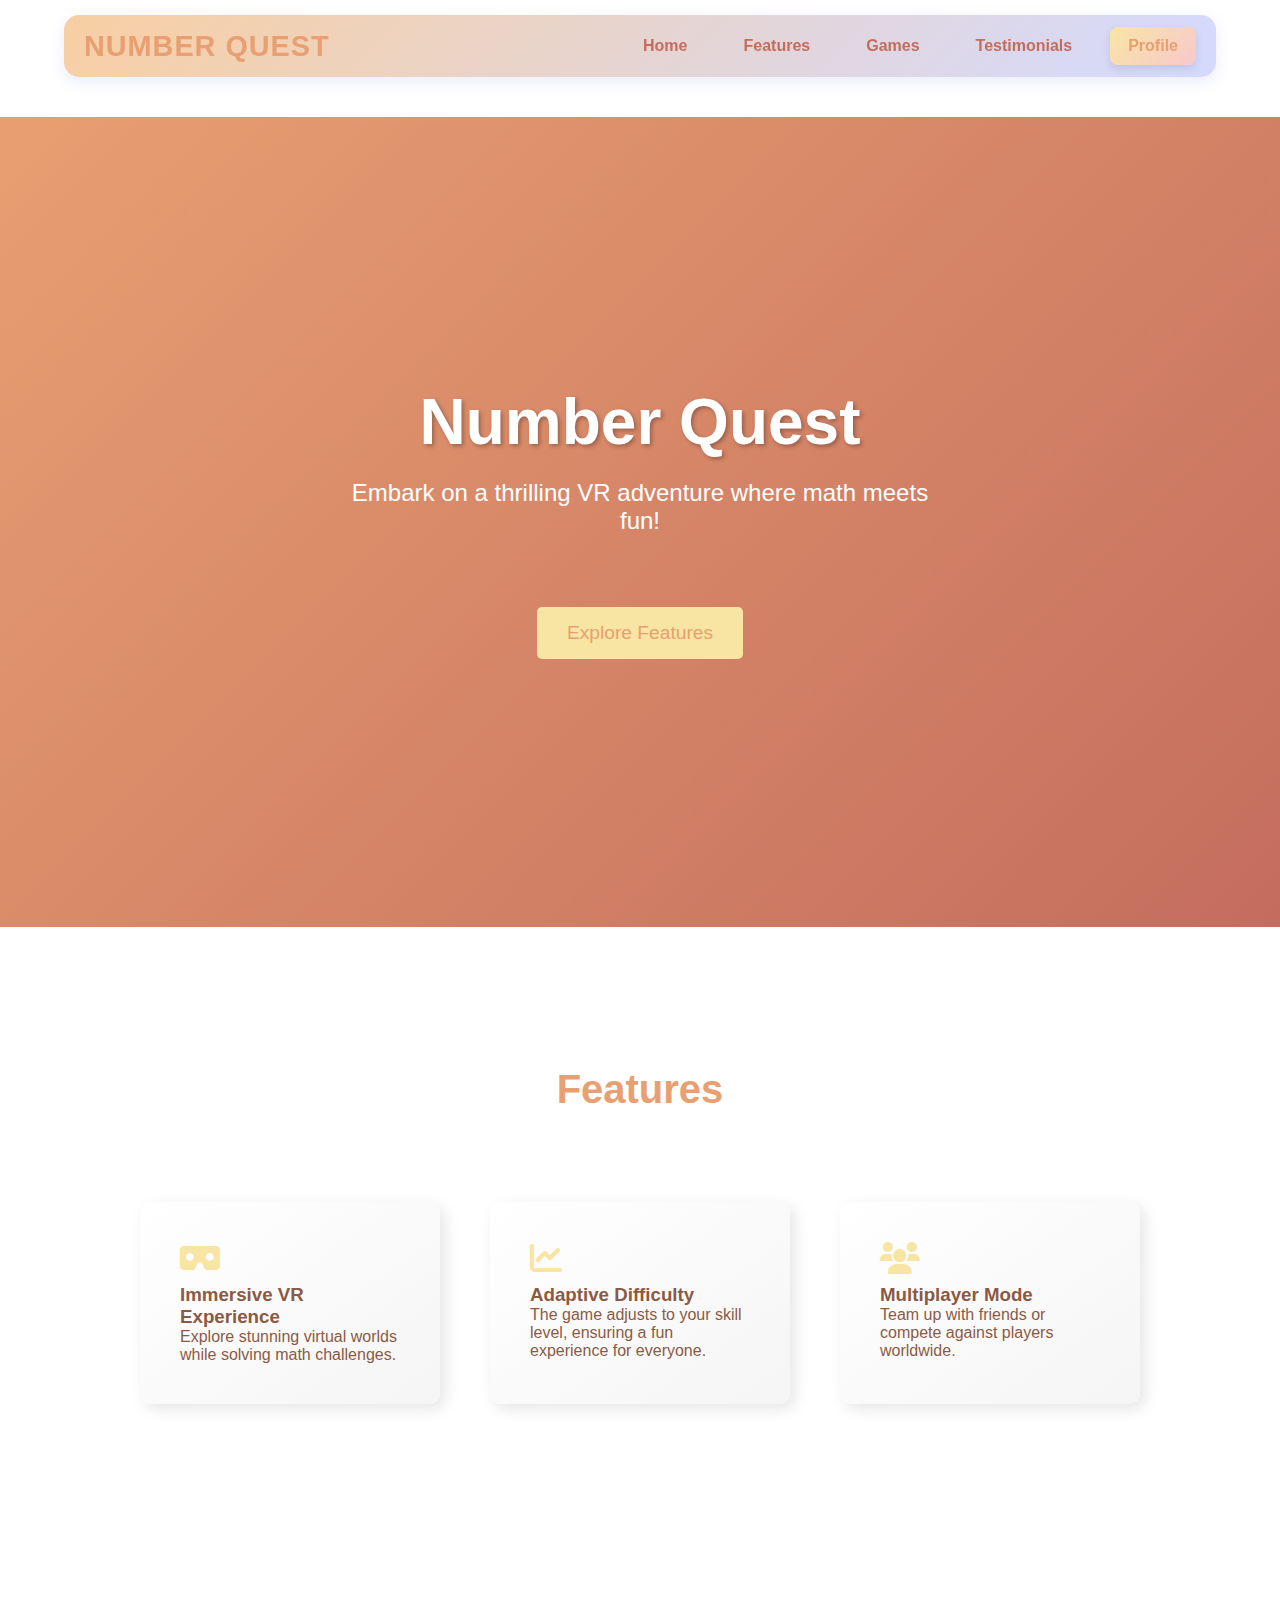
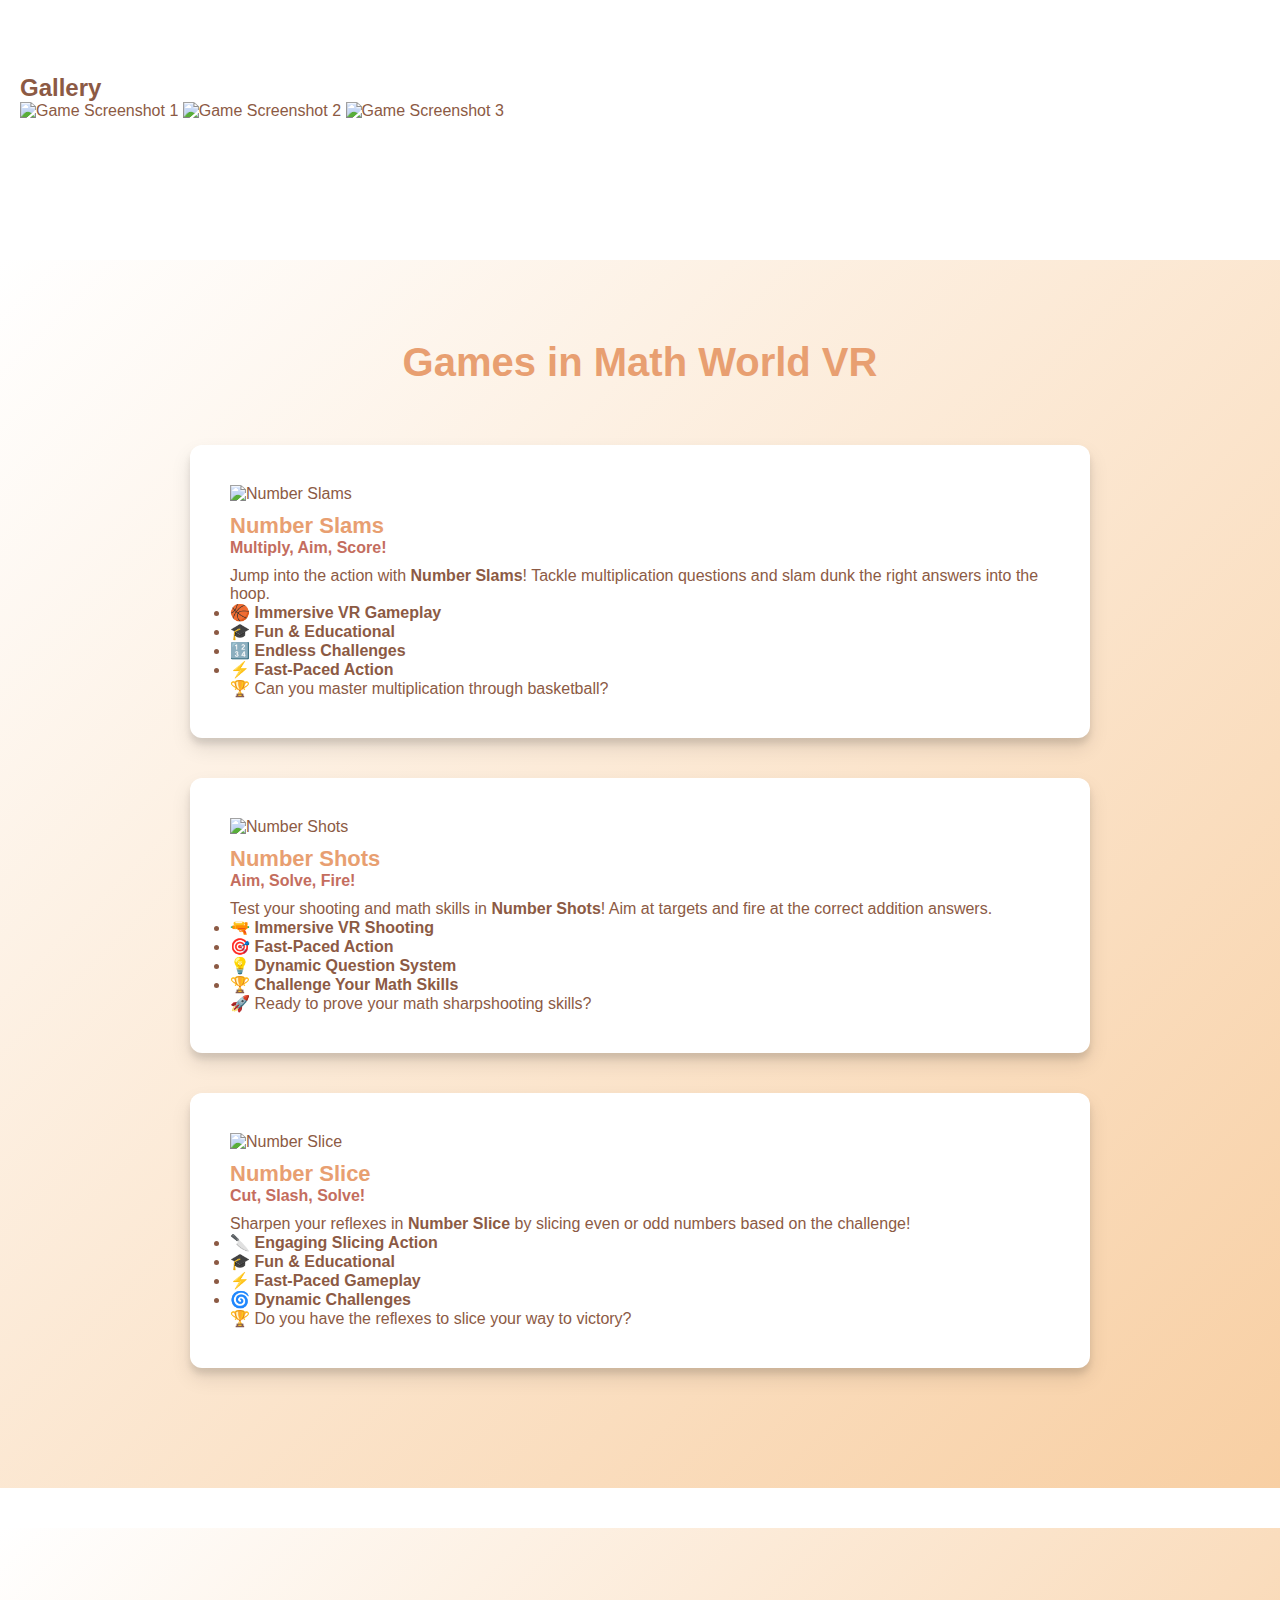
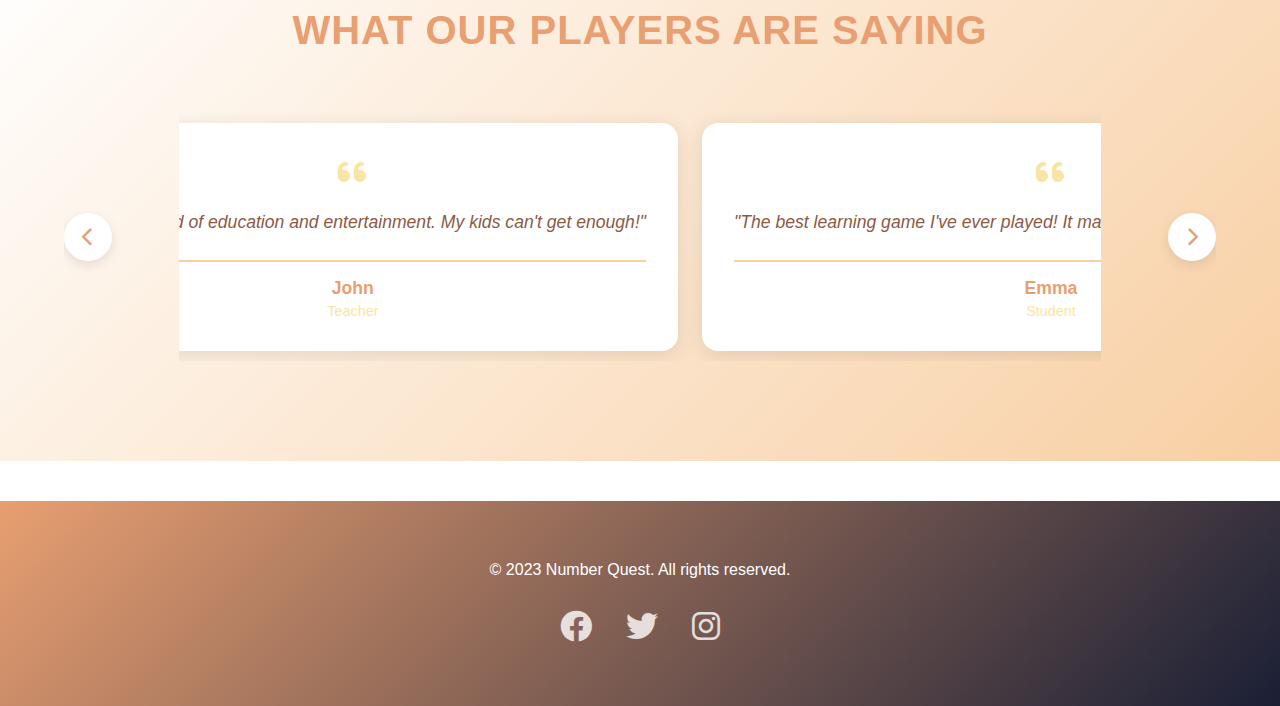
==== index.html @ 3717b7f6 "Initial Commit" ====
<!DOCTYPE html>
<html lang="en">
<head>
    <meta charset="UTF-8">
    <meta name="viewport" content="width=device-width, initial-scale=1.0">
    <meta name="description" content="Number Quest - A thrilling VR math game for players of all ages!">
    <title>Number Quest - Math VR Game</title>
    <link rel="stylesheet" href="https://unpkg.com/aos@next/dist/aos.css"/>
    <link rel="stylesheet" href="https://cdnjs.cloudflare.com/ajax/libs/font-awesome/6.0.0/css/all.min.css">
    <link rel="stylesheet" href="styles.css"> <!-- Link to external CSS file -->
</head>
<body>
    <!-- Navigation Bar -->
    <nav class="navbar">
        <div class="logo">Number Quest</div>
        
        <!-- Hamburger Menu -->
        <div class="hamburger">
            <span class="bar"></span>
            <span class="bar"></span>
            <span class="bar"></span>
        </div>

        <!-- Navigation Links -->
        <div class="nav-links">
            <ul>
                <li><a href="#hero">Home</a></li>
                <li><a href="#features">Features</a></li>
                <li><a href="#games">Games</a></li>
                <li><a href="#testimonials">Testimonials</a></li>
                <li><a href="profile.html" class="profile-button">Profile</a></li>
            </ul>
        </div>
    </nav>
    <!-- Hero Section -->
    <section id="hero">
        <h1>Number Quest</h1>
        <p>Embark on a thrilling VR adventure where math meets fun!</p>
        <h3><span class="multiple-text"></span></h3>
        <a href="#features" class="cta-button">Explore Features</a>
    </section>

    <script src="https://cdn.jsdelivr.net/npm/typed.js@2.0.12"></script>
<script>
    document.addEventListener("DOMContentLoaded", function() {
        const typed = new Typed('.multiple-text', {
            strings: ['Number Slams', 'Number Shots', 'Number Slice'],
            typeSpeed: 60,
            backSpeed: 60,
            backDelay: 1000,
            loop: true,
        });
    });
</script>


    <!-- Loading Animation -->
    <div id="loading">
        <div class="loader"></div>
    </div>

    <!-- Features Section -->
    <section id="features">
        <h2>Features</h2>
        <ul>
            <li>
                <i class="fas fa-vr-cardboard"></i>
                <h3>Immersive VR Experience</h3>
                <p>Explore stunning virtual worlds while solving math challenges.</p>
            </li>
            <li>
                <i class="fas fa-chart-line"></i>
                <h3>Adaptive Difficulty</h3>
                <p>The game adjusts to your skill level, ensuring a fun experience for everyone.</p>
            </li>
            <li>
                <i class="fas fa-users"></i>
                <h3>Multiplayer Mode</h3>
                <p>Team up with friends or compete against players worldwide.</p>
            </li>
        </ul>
    </section>

    <!-- Gallery Section -->
    <section id="gallery">
        <h2>Gallery</h2>
        <div class="gallery-grid">
            <img src="path/to/image1.jpg" alt="Game Screenshot 1">
            <img src="path/to/image2.jpg" alt="Game Screenshot 2">
            <img src="path/to/image3.jpg" alt="Game Screenshot 3">
        </div>
    </section>

<!-- Games Section -->
<section id="games">
    <h2>Games in Math World VR</h2>
    
    <!-- Number Slams Game -->
    <div class="game-card">
        <img src="path/to/game1.jpg" alt="Number Slams">
        <h3>Number Slams</h3>
        <p class="tagline">Multiply, Aim, Score!</p>
        <p>
            Jump into the action with <strong>Number Slams</strong>! Tackle multiplication questions and slam dunk the right answers into the hoop.
        </p>
        <ul class="game-features">
            <li>🏀 <strong>Immersive VR Gameplay</strong></li>
            <li>🎓 <strong>Fun & Educational</strong></li>
            <li>🔢 <strong>Endless Challenges</strong></li>
            <li>⚡ <strong>Fast-Paced Action</strong></li>
        </ul>
        <p class="cta">🏆 Can you master multiplication through basketball?</p>
    </div>

    <!-- Number Shots Game -->
    <div class="game-card">
        <img src="path/to/game2.jpg" alt="Number Shots">
        <h3>Number Shots</h3>
        <p class="tagline">Aim, Solve, Fire!</p>
        <p>
            Test your shooting and math skills in <strong>Number Shots</strong>! Aim at targets and fire at the correct addition answers.
        </p>
        <ul class="game-features">
            <li>🔫 <strong>Immersive VR Shooting</strong></li>
            <li>🎯 <strong>Fast-Paced Action</strong></li>
            <li>💡 <strong>Dynamic Question System</strong></li>
            <li>🏆 <strong>Challenge Your Math Skills</strong></li>
        </ul>
        <p class="cta">🚀 Ready to prove your math sharpshooting skills?</p>
    </div>

    <!-- Number Slice Game -->
    <div class="game-card">
        <img src="path/to/game3.jpg" alt="Number Slice">
        <h3>Number Slice</h3>
        <p class="tagline">Cut, Slash, Solve!</p>
        <p>
            Sharpen your reflexes in <strong>Number Slice</strong> by slicing even or odd numbers based on the challenge!
        </p>
        <ul class="game-features">
            <li>🔪 <strong>Engaging Slicing Action</strong></li>
            <li>🎓 <strong>Fun & Educational</strong></li>
            <li>⚡ <strong>Fast-Paced Gameplay</strong></li>
            <li>🌀 <strong>Dynamic Challenges</strong></li>
        </ul>
        <p class="cta">🏆 Do you have the reflexes to slice your way to victory?</p>
    </div>
</section>


<!-- Testimonials Section -->
<section id="testimonials">
    <h2>What Our Players Are Saying</h2>
    <div class="testimonials-wrapper">
        <button class="scroll-btn left" aria-label="Scroll left">
            <i class="fas fa-chevron-left"></i>
        </button>
        
        <div class="testimonials-container">
            <div class="testimonials-track">
                <div class="testimonial-card">
                    <div class="quote-icon"><i class="fas fa-quote-left"></i></div>
                    <p class="testimonial-text">"Number Quest made math my favorite subject! The VR experience is mind-blowing!"</p>
                    <div class="testimonial-author">
                        <p class="author-name">Alex</p>
                        <p class="author-role">Student</p>
                    </div>
                </div>

                <div class="testimonial-card">
                    <div class="quote-icon"><i class="fas fa-quote-left"></i></div>
                    <p class="testimonial-text">"I love how the game challenges me to think critically while having fun. Highly recommend!"</p>
                    <div class="testimonial-author">
                        <p class="author-name">Sarah</p>
                        <p class="author-role">Parent</p>
                    </div>
                </div>

                <div class="testimonial-card">
                    <div class="quote-icon"><i class="fas fa-quote-left"></i></div>
                    <p class="testimonial-text">"A perfect blend of education and entertainment. My kids can't get enough!"</p>
                    <div class="testimonial-author">
                        <p class="author-name">John</p>
                        <p class="author-role">Teacher</p>
                    </div>
                </div>

                <div class="testimonial-card">
                    <div class="quote-icon"><i class="fas fa-quote-left"></i></div>
                    <p class="testimonial-text">"The best learning game I've ever played! It makes math exciting and interactive!"</p>
                    <div class="testimonial-author">
                        <p class="author-name">Emma</p>
                        <p class="author-role">Student</p>
                    </div>
                </div>

                <div class="testimonial-card">
                    <div class="quote-icon"><i class="fas fa-quote-left"></i></div>
                    <p class="testimonial-text">"Incredible VR experience! I actually look forward to practicing math now!"</p>
                    <div class="testimonial-author">
                        <p class="author-name">Daniel</p>
                        <p class="author-role">Student</p>
                    </div>
                </div>

                <div class="testimonial-card">
                    <div class="quote-icon"><i class="fas fa-quote-left"></i></div>
                    <p class="testimonial-text">"I wish we had this game when I was a kid. Learning math has never been this fun!"</p>
                    <div class="testimonial-author">
                        <p class="author-name">Michael</p>
                        <p class="author-role">Parent</p>
                    </div>
                </div>
            </div>
        </div>

        <button class="scroll-btn right" aria-label="Scroll right">
            <i class="fas fa-chevron-right"></i>
        </button>
    </div>
</section>

 
    <!-- Footer -->
    <footer>
        <p>&copy; 2023 Number Quest. All rights reserved.</p>
        <div class="social-links">
            <a href="https://facebook.com" target="_blank"><i class="fab fa-facebook"></i></a>
            <a href="https://twitter.com" target="_blank"><i class="fab fa-twitter"></i></a>
            <a href="https://instagram.com" target="_blank"><i class="fab fa-instagram"></i></a>
        </div>
    </footer>

    <!-- Back to Top Button -->
    <button id="back-to-top" title="Go to top"><i class="fas fa-arrow-up"></i></button>

    <!-- JavaScript -->
    <script>
        // Smooth scrolling for navigation links
        document.querySelectorAll('nav ul li a[href^="#"]').forEach(anchor => {
            anchor.addEventListener('click', function(e) {
                e.preventDefault();
                const targetId = this.getAttribute('href').substring(1);
                const targetSection = document.getElementById(targetId);
                if (targetSection) {
                    targetSection.scrollIntoView({ behavior: 'smooth' });
                }
            });
        });
        // Add visible class to sections when scrolled into view
        const sections = document.querySelectorAll('section');
        const options = {
            threshold: 0.5,
        };

        const observer = new IntersectionObserver((entries, observer) => {
            entries.forEach(entry => {
                if (entry.isIntersecting) {
                    entry.target.classList.add('visible');
                    observer.unobserve(entry.target);
                }
            });
        }, options);

        sections.forEach(section => {
            observer.observe(section);
        });

        // Loading animation
        window.addEventListener('load', () => {
            const loading = document.getElementById('loading');
            loading.style.opacity = '0';
            setTimeout(() => {
                loading.style.display = 'none';
            }, 500);
        });

        // Back to Top Button
        const backToTopButton = document.getElementById('back-to-top');

        window.addEventListener('scroll', () => {
            if (window.scrollY > 300) {
                backToTopButton.style.display = 'block';
            } else {
                backToTopButton.style.display = 'none';
            }
        });

        backToTopButton.addEventListener('click', () => {
            window.scrollTo({ top: 0, behavior: 'smooth' });
        });
    </script>

    <script src="https://unpkg.com/typed.js@2.1.0/dist/typed.umd.js"></script>
    <script src="index.js"></script>
</body>
</html>
---- styles.css ----
:root {
    --primary-pastel: #F8CFA3;       /* Soft pastel orange */
    --primary-dark: #E89F71;         /* Muted warm orange */
    --secondary-pastel: #F9E5A3;     /* Soft buttery yellow */
    --accent-pastel: #B3D9A2;        /* Pastel sage green */
    --background-light: #ffffff;     /* white */
    --text-primary: #8C5A44;         /* Muted warm brown */
    --text-secondary: #C46D5E;       /* Soft vintage red */
}



/* General Styles */
body {
    font-family: 'Arial', sans-serif;
    margin: 0;
    padding: 0;
    background-color: var(--background-light);
    color: var(--text-primary);
    scroll-behavior: smooth;
}

/* General Reset */
* {
    margin: 0;
    padding: 0;
    box-sizing: border-box;
}

/* Navigation Bar */
nav {
    background: linear-gradient(135deg, var(--primary-pastel), #d4daff);
    padding: 12px 20px;
    display: flex;
    justify-content: space-between;
    align-items: center;
    border-radius: 15px;
    margin: 15px auto;
    max-width: 90%;
    box-shadow: 0 5px 15px rgba(184, 193, 236, 0.3);
    position: sticky;
    top: 10px;
    z-index: 1000;
}

nav .logo {
    font-size: 1.8rem;
    font-weight: bold;
    color: var(--primary-dark);
    text-transform: uppercase;
    letter-spacing: 1px;
    transition: transform 0.3s ease-in-out;
}

nav .logo:hover {
    transform: scale(1.1);
}

nav ul {
    display: flex;
    align-items: center;
    list-style-type: none;
    gap: 20px;
    margin: 0;
    padding: 0;
}

nav ul li a {
    text-decoration: none;
    font-size: 1rem;
    color: var(--text-secondary);
    padding: 10px 18px;
    font-weight: 600;
    transition: 0.3s ease-in-out;
    border-radius: 8px;
    position: relative;
}

nav ul li a::after {
    content: "";
    position: absolute;
    width: 0%;
    height: 2px;
    background: var(--primary-dark);
    bottom: -3px;
    left: 50%;
    transform: translateX(-50%);
    transition: width 0.3s ease-in-out;
}

nav ul li a:hover {
    color: var(--primary-dark);
    background-color: rgba(255, 255, 255, 0.9);
}

nav ul li a:hover::after {
    width: 100%;
}

nav ul li .profile-button {
    background: linear-gradient(135deg, var(--secondary-pastel), #f7c8ce);
    color: var(--primary-dark);
    padding: 10px 18px;
    border-radius: 8px;
    font-weight: 600;
    transition: all 0.3s ease-in-out;
    box-shadow: 0 4px 8px rgba(0, 0, 0, 0.1);
    text-decoration: none;
    display: inline-block;
}

nav ul li .profile-button:hover {
    background: var(--secondary-pastel);
    transform: scale(1.05);
}

/* Hero Section */
#hero {
    text-align: center;
    padding: 100px 20px;
    background: linear-gradient(135deg, var(--primary-dark), var(--text-secondary));
    color: white;
}

.cta-button {
    background-color: var(--secondary-pastel);
    color: var(--primary-dark);
    padding: 15px 30px;
    border-radius: 5px;
    text-decoration: none;
    font-size: 1.2rem;
    margin-top: 20px;
    transition: background-color 0.3s ease;
}

.cta-button:hover {
    background-color: var(--accent-pastel);
}

/* Features Section */
#features {
    background-color: var(--background-light);
}

#features ul {
    list-style: none;
    padding: 0;
    display: flex;
    flex-wrap: wrap;
    justify-content: center;
}

#features li {
    background-color: white;
    margin: 10px;
    padding: 20px;
    border-radius: 10px;
    width: 300px;
    border: 2px solid var(--primary-pastel);
    box-shadow: 0 4px 10px rgba(0, 0, 0, 0.1);
    transition: transform 0.3s ease;
}

#features li:hover {
    transform: translateY(-10px);
}

#features li i {
    color: var(--secondary-pastel);
    font-size: 2rem;
    margin-bottom: 10px;
}

/* Testimonials Section */
#testimonials {
    background: linear-gradient(135deg, var(--background-light), var(--primary-pastel));
    padding: 60px 20px;
    text-align: center;
    position: relative;
    max-width: 100vw;
    overflow: hidden;
}

#testimonials h2 {
    color: var(--primary-dark);
    font-size: 2rem;
    font-weight: bold;
    margin-bottom: 30px;
    text-transform: uppercase;
    letter-spacing: 1px;
}

.testimonials-container {
    display: flex;
    justify-content: center;
    align-items: center;
    max-width: 90vw;
    margin: 0 auto;
    overflow: hidden;
}

#testimonials ul {
    display: flex;
    gap: 15px;
    padding: 0;
    list-style: none;
    margin: 0;
    width: 100%;
    flex-wrap: nowrap;
    overflow-x: auto;
    scroll-snap-type: x mandatory;
    -webkit-overflow-scrolling: touch;
}

#testimonials ul::-webkit-scrollbar {
    display: none;
}

#testimonials li {
    background: white;
    padding: 25px;
    border-radius: 12px;
    width: 350px;
    min-width: 350px;
    max-width: 100%;
    border: 2px solid var(--primary-pastel);
    box-shadow: 0 5px 15px rgba(0, 0, 0, 0.15);
    transition: transform 0.3s ease, box-shadow 0.3s ease;
    text-align: center;
    position: relative;
    overflow: hidden;
    scroll-snap-align: center;
    flex: 0 0 auto;
}

#testimonials li:hover {
    transform: translateY(-10px);
    box-shadow: 0 8px 20px rgba(0, 0, 0, 0.2);
}

#testimonials li i {
    color: var(--secondary-pastel);
    font-size: 1.5rem;
    margin-bottom: 10px;
}

/* Games Section */
#games {
    background: var(--background-light);
    text-align: center;
    padding: 50px 20px;
}

.game-card {
    background: white;
    border-radius: 12px;
    border: 2px solid var(--primary-pastel);
    box-shadow: 0px 4px 10px rgba(0, 0, 0, 0.1);
    padding: 20px;
    text-align: left;
    transition: transform 0.3s ease, box-shadow 0.3s ease;
}

.game-card:hover {
    transform: translateY(-5px);
    box-shadow: 0px 6px 15px rgba(0, 0, 0, 0.15);
}

.game-card h3 {
    color: var(--primary-dark);
    font-size: 22px;
    margin-top: 10px;
}

.tagline {
    color: var(--text-secondary);
    font-size: 16px;
    font-weight: bold;
    margin-bottom: 10px;
}

/* Footer */
footer {
    background-color: var(--primary-dark);
    color: var(--background-light);
    text-align: center;
    padding: 20px;
}

.social-links a {
    color: var(--background-light);
    margin: 0 10px;
    font-size: 1.5rem;
    transition: color 0.3s ease;
}

.social-links a:hover {
    color: var(--secondary-pastel);
}

/* Loading Animation */
#loading {
    background-color: var(--primary-dark);
    position: fixed;
    top: 0;
    left: 0;
    width: 100%;
    height: 100%;
    display: flex;
    justify-content: center;
    align-items: center;
    z-index: 9999;
    transition: opacity 0.5s ease;
}

.loader {
    border: 5px solid var(--primary-pastel);
    border-top: 5px solid var(--secondary-pastel);
    border-radius: 50%;
    width: 50px;
    height: 50px;
    animation: spin 1s linear infinite;
}

/* Back to Top Button */
#back-to-top {
    position: fixed;
    bottom: 20px;
    right: 20px;
    background-color: var(--secondary-pastel);
    color: var(--primary-dark);
    border: none;
    border-radius: 50%;
    width: 50px;
    height: 50px;
    font-size: 1.5rem;
    cursor: pointer;
    display: none;
    transition: background-color 0.3s ease;
}

#back-to-top:hover {
    background-color: var(--accent-pastel);
}

/* Animations */
@keyframes fadeIn {
    from { opacity: 0; }
    to { opacity: 1; }
}

@keyframes fadeInDown {
    from { opacity: 0; transform: translateY(-20px); }
    to { opacity: 1; transform: translateY(0); }
}

@keyframes fadeInUp {
    from { opacity: 0; transform: translateY(20px); }
    to { opacity: 1; transform: translateY(0); }
}

@keyframes spin {
    0% { transform: rotate(0deg); }
    100% { transform: rotate(360deg); }
}

/* Mobile Responsiveness */
@media screen and (max-width: 768px) {
    nav ul {
        display: none;
        flex-direction: column;
        background: var(--primary-pastel);
        position: absolute;
        top: 65px;
        right: 15px;
        width: 180px;
        padding: 10px;
        border-radius: 10px;
        box-shadow: 0px 5px 10px rgba(0, 0, 0, 0.2);
        text-align: center;
    }

    nav ul.visible {
        display: flex;
    }

    nav ul li {
        margin: 10px 0;
    }

    .hamburger {
        display: block;
    }

    .testimonials-container {
        max-width: 100vw;
    }

    #testimonials ul {
        justify-content: flex-start;
        overflow-x: auto;
    }

    #testimonials li {
        width: 280px;
        min-width: 280px;
    }

    .scroll-btn {
        display: none;
    }
}

.multiple-text {
    display: inline-block;
    font-weight: bold;
    color: white;
    font-size: 1.5rem;
}

/* Section Spacing and General Improvements */
section {
    padding: 100px 20px;
    margin: 40px 0;
    position: relative;
    overflow: hidden;
}

/* Enhanced Hero Section */
#hero {
    min-height: 90vh;
    display: flex;
    flex-direction: column;
    justify-content: center;
    align-items: center;
    background: linear-gradient(135deg, var(--primary-dark), var(--text-secondary));
    position: relative;
    overflow: hidden;
}

#hero::before {
    content: '';
    position: absolute;
    top: 0;
    left: 0;
    right: 0;
    bottom: 0;
    background: url("data:image/svg+xml,%3Csvg width='60' height='60' viewBox='0 0 60 60' xmlns='http://www.w3.org/2000/svg'%3E%3Cg fill='none' fill-rule='evenodd'%3E%3Cg fill='%239C92AC' fill-opacity='0.1'%3E%3Cpath d='M36 34v-4h-2v4h-4v2h4v4h2v-4h4v-2h-4zm0-30V0h-2v4h-4v2h4v4h2V6h4V4h-4zM6 34v-4H4v4H0v2h4v4h2v-4h4v-2H6zM6 4V0H4v4H0v2h4v4h2V6h4V4H6z'/%3E%3C/g%3E%3C/g%3E%3C/svg%3E");
    opacity: 0.1;
}

#hero h1 {
    font-size: 4rem;
    margin-bottom: 20px;
    text-shadow: 2px 2px 4px rgba(0, 0, 0, 0.3);
}

#hero p {
    font-size: 1.5rem;
    margin-bottom: 30px;
    max-width: 600px;
}

/* Enhanced Features Section */
#features {
    background-color: var(--background-light);
    position: relative;
}

#features h2 {
    text-align: center;
    font-size: 2.5rem;
    margin-bottom: 60px;
    color: var(--primary-dark);
}

#features ul {
    gap: 30px;
    padding: 20px;
    max-width: 1200px;
    margin: 0 auto;
}

#features li {
    padding: 40px;
    background: linear-gradient(145deg, #ffffff, #f5f5f5);
    border: none;
    box-shadow: 
        5px 5px 15px rgba(0, 0, 0, 0.1),
        -5px -5px 15px rgba(255, 255, 255, 0.8);
}

/* Enhanced Games Section */
#games {
    background: linear-gradient(135deg, var(--background-light) 0%, var(--primary-pastel) 100%);
    padding: 80px 20px;
}

#games h2 {
    font-size: 2.5rem;
    margin-bottom: 60px;
    text-align: center;
    color: var(--primary-dark);
}

.game-card {
    max-width: 900px;
    margin: 40px auto;
    padding: 40px;
    background: white;
    border: none;
    box-shadow: 
        0 10px 20px rgba(0, 0, 0, 0.1),
        0 6px 6px rgba(0, 0, 0, 0.1);
    transform: translateY(0);
    transition: all 0.3s ease;
}

.game-card:hover {
    transform: translateY(-10px);
    box-shadow: 
        0 20px 40px rgba(0, 0, 0, 0.2),
        0 12px 12px rgba(0, 0, 0, 0.1);
}

/* Testimonials Section */
#testimonials {
    background: linear-gradient(135deg, var(--background-light) 0%, var(--primary-pastel) 100%);
    padding: 80px 20px;
    overflow: hidden;
}

#testimonials h2 {
    text-align: center;
    font-size: 2.5rem;
    margin-bottom: 40px;
    color: var(--primary-dark);
}

.testimonials-wrapper {
    position: relative;
    max-width: 1200px;
    margin: 0 auto;
    padding: 20px 40px;
}

.testimonials-container {
    overflow: hidden;
    margin: 0 auto;
}

.testimonials-track {
    display: flex;
    gap: 24px;
    transition: transform 0.5s ease-out;
}

.testimonial-card {
    flex: 0 0 350px;
    background: white;
    border-radius: 16px;
    padding: 32px;
    box-shadow: 0 4px 20px rgba(0, 0, 0, 0.1);
    transform: translateY(0);
    transition: all 0.3s ease;
}

.testimonial-card:hover {
    transform: translateY(-10px);
    box-shadow: 0 8px 30px rgba(0, 0, 0, 0.15);
}

.quote-icon {
    color: var(--secondary-pastel);
    font-size: 2rem;
    margin-bottom: 16px;
}

.testimonial-text {
    color: var(--text-primary);
    font-size: 1.1rem;
    line-height: 1.6;
    margin-bottom: 24px;
    font-style: italic;
}

.testimonial-author {
    border-top: 2px solid var(--primary-pastel);
    padding-top: 16px;
    margin-top: auto;
}

.author-name {
    font-weight: bold;
    color: var(--primary-dark);
    font-size: 1.1rem;
    margin-bottom: 4px;
}

.author-role {
    color: var(--secondary-pastel);
    font-size: 0.9rem;
}

.scroll-btn {
    position: absolute;
    top: 50%;
    transform: translateY(-50%);
    width: 48px;
    height: 48px;
    border-radius: 50%;
    background: white;
    border: none;
    box-shadow: 0 4px 12px rgba(0, 0, 0, 0.1);
    cursor: pointer;
    transition: all 0.3s ease;
    z-index: 10;
}

.scroll-btn:hover {
    background: var(--primary-pastel);
    transform: translateY(-50%) scale(1.1);
}

.scroll-btn.left {
    left: 0;
}

.scroll-btn.right {
    right: 0;
}

.scroll-btn i {
    color: var(--primary-dark);
    font-size: 1.2rem;
}

.scroll-btn:disabled {
    opacity: 0;
    cursor: default;
    pointer-events: none;
}

@media (max-width: 768px) {
    .testimonials-wrapper {
        padding: 20px 0;
    }

    .testimonial-card {
        flex: 0 0 300px;
        padding: 24px;
    }

    .scroll-btn {
        width: 40px;
        height: 40px;
    }
}

/* Enhanced Footer */
footer {
    padding: 60px 20px;
    background: linear-gradient(135deg, var(--primary-dark), #1a1f35);
    position: relative;
    overflow: hidden;
}

footer::before {
    content: '';
    position: absolute;
    top: 0;
    left: 0;
    right: 0;
    bottom: 0;
    background: url("data:image/svg+xml,%3Csvg width='60' height='60' viewBox='0 0 60 60' xmlns='http://www.w3.org/2000/svg'%3E%3Cg fill='none' fill-rule='evenodd'%3E%3Cg fill='%239C92AC' fill-opacity='0.1'%3E%3Cpath d='M36 34v-4h-2v4h-4v2h4v4h2v-4h4v-2h-4zm0-30V0h-2v4h-4v2h4v4h2V6h4V4h-4zM6 34v-4H4v4H0v2h4v4h2v-4h4v-2H6zM6 4V0H4v4H0v2h4v4h2V6h4V4H6z'/%3E%3C/g%3E%3C/g%3E%3C/svg%3E");
    opacity: 0.1;
}

.social-links {
    margin-top: 30px;
}

.social-links a {
    font-size: 2rem;
    margin: 0 15px;
    opacity: 0.8;
    transition: all 0.3s ease;
}

.social-links a:hover {
    opacity: 1;
    transform: translateY(-5px);
}

/* Animations */
.fade-in {
    opacity: 0;
    transform: translateY(20px);
    transition: opacity 0.6s ease-out, transform 0.6s ease-out;
}

.fade-in.visible {
    opacity: 1;
    transform: translateY(0);
}

/* Responsive Design Improvements */
@media screen and (max-width: 768px) {
    section {
        padding: 60px 20px;
        margin: 20px 0;
    }

    #hero h1 {
        font-size: 2.5rem;
    }

    #hero p {
        font-size: 1.2rem;
    }

    .game-card {
        padding: 20px;
        margin: 20px auto;
    }

    #features ul {
        gap: 20px;
    }

    #features li {
        padding: 20px;
    }
}

.testimonials-wrapper {
    display: flex;
    align-items: center;
    justify-content: center;
    position: relative;
    max-width: 90vw;
    margin: 0 auto;
    overflow: hidden;
    padding: 20px 0;
}

.testimonials-container {
    display: flex;
    overflow-x: auto;
    scroll-behavior: smooth;
    white-space: nowrap;
    max-width: 80%;
    padding: 10px;
}

.testimonials-container ul {
    display: flex;
    gap: 20px;
    list-style: none;
    padding: 0;
    margin: 0;
}

.testimonials-container ul::-webkit-scrollbar {
    display: none;
}

.testimonials-container li {
    background: white;
    padding: 20px;
    border-radius: 10px;
    min-width: 300px;
    text-align: center;
    border: 2px solid var(--primary-pastel);
    box-shadow: 0px 4px 10px rgba(0, 0, 0, 0.1);
}
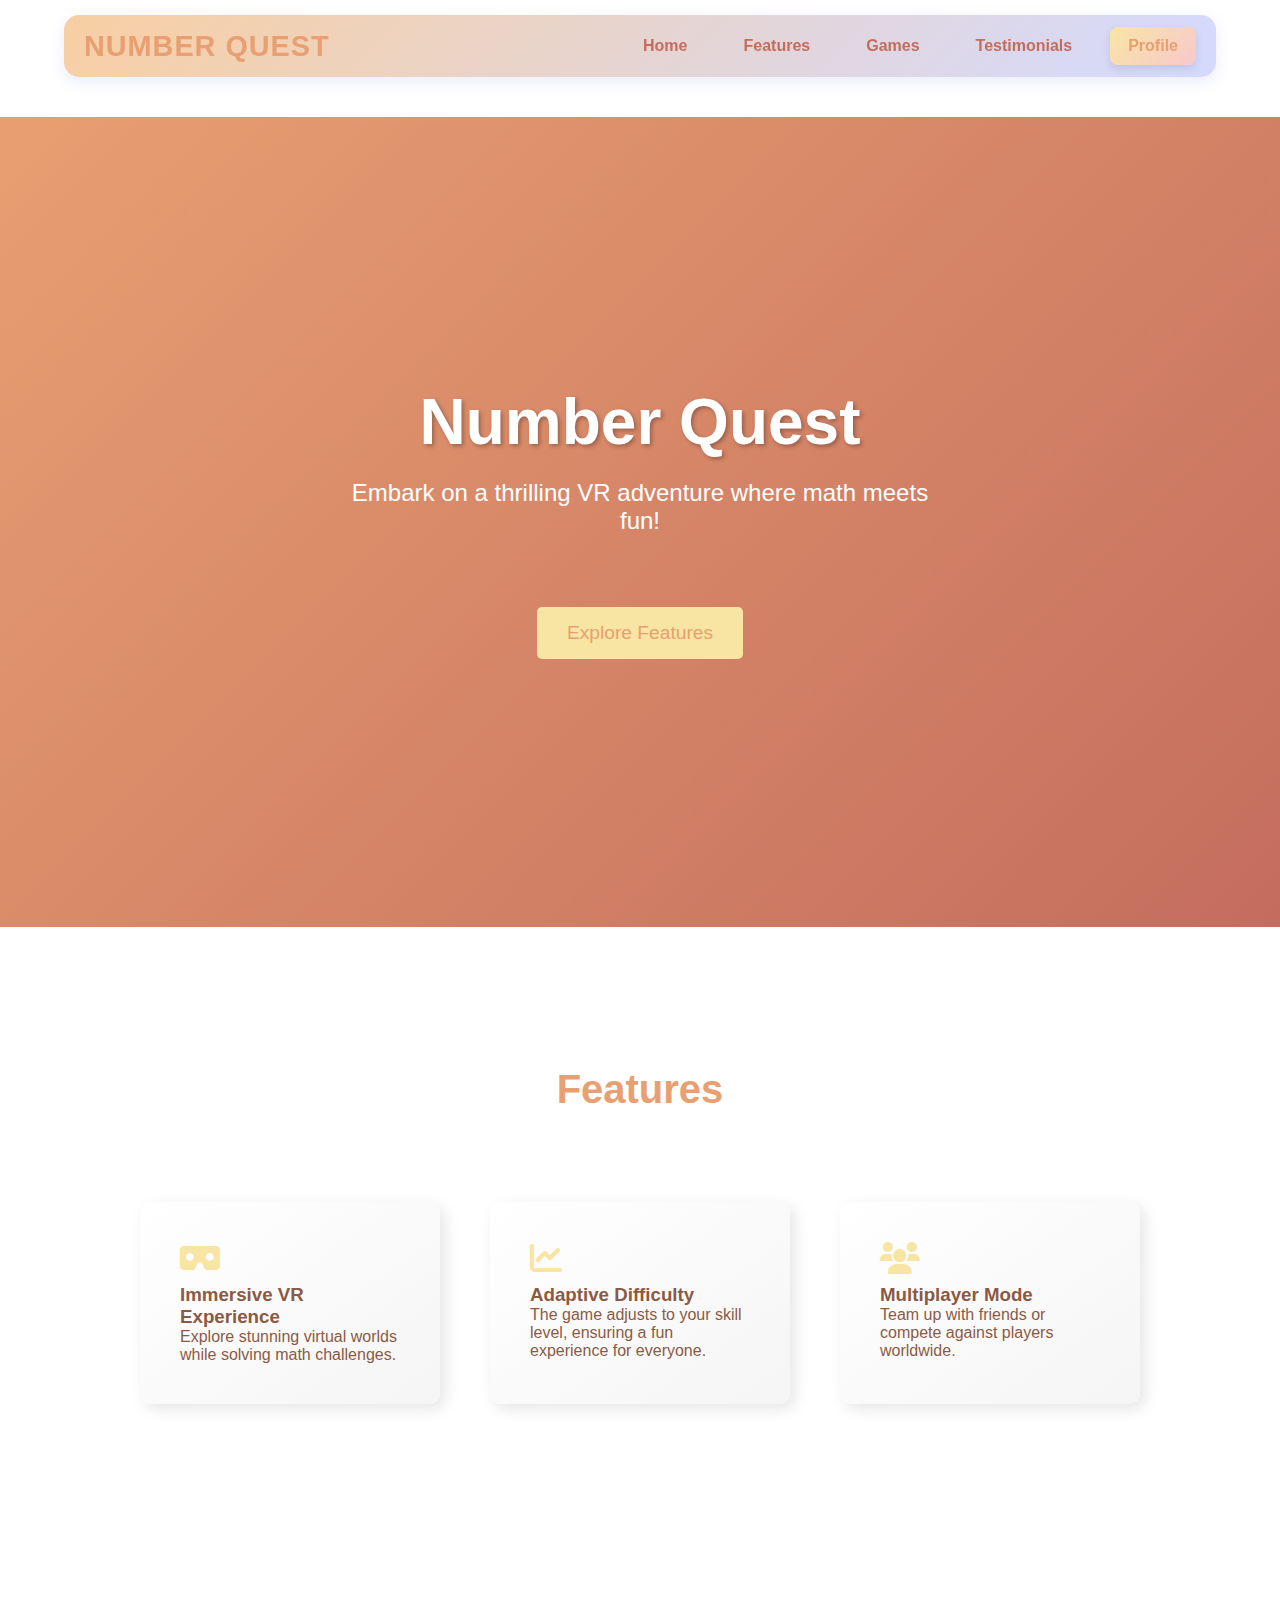
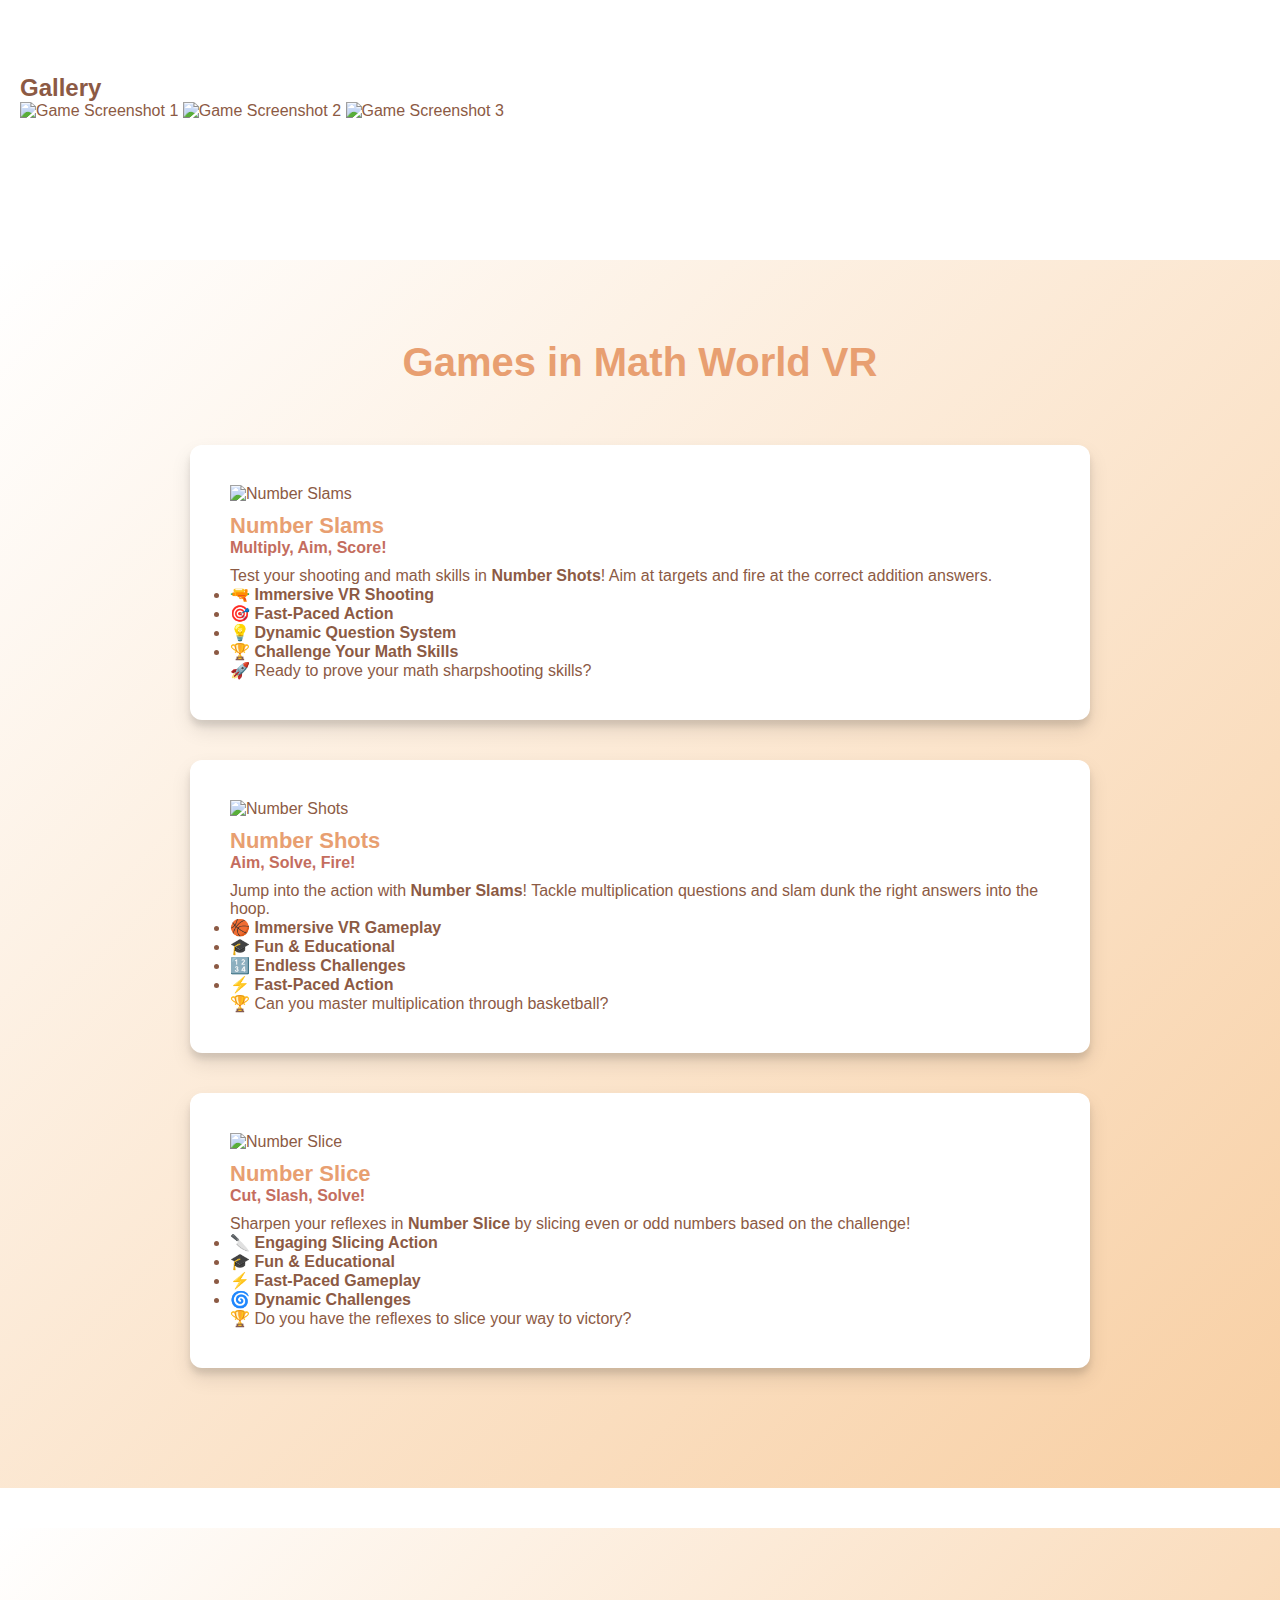
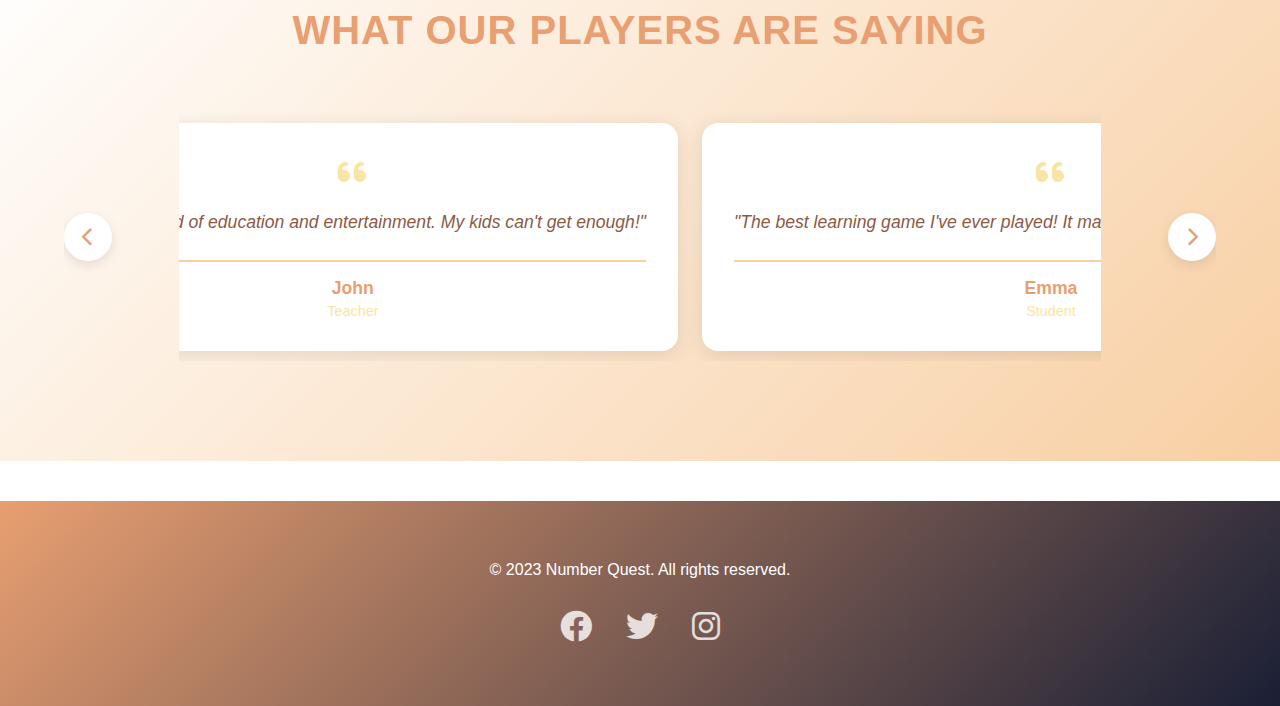
==== commit 11063696: "made small changes" ====
--- a/index.html
+++ b/index.html
@@ -101,6 +101,23 @@
         <h3>Number Slams</h3>
         <p class="tagline">Multiply, Aim, Score!</p>
         <p>
+            Test your shooting and math skills in <strong>Number Shots</strong>! Aim at targets and fire at the correct addition answers.
+        </p>
+        <ul class="game-features">
+            <li>🔫 <strong>Immersive VR Shooting</strong></li>
+            <li>🎯 <strong>Fast-Paced Action</strong></li>
+            <li>💡 <strong>Dynamic Question System</strong></li>
+            <li>🏆 <strong>Challenge Your Math Skills</strong></li>
+        </ul>
+        <p class="cta">🚀 Ready to prove your math sharpshooting skills?</p>
+    </div>
+
+    <!-- Number Shots Game -->
+    <div class="game-card">
+        <img src="path/to/game2.jpg" alt="Number Shots">
+        <h3>Number Shots</h3>
+        <p class="tagline">Aim, Solve, Fire!</p>
+        <p>
             Jump into the action with <strong>Number Slams</strong>! Tackle multiplication questions and slam dunk the right answers into the hoop.
         </p>
         <ul class="game-features">
@@ -110,23 +127,6 @@
             <li>⚡ <strong>Fast-Paced Action</strong></li>
         </ul>
         <p class="cta">🏆 Can you master multiplication through basketball?</p>
-    </div>
-
-    <!-- Number Shots Game -->
-    <div class="game-card">
-        <img src="path/to/game2.jpg" alt="Number Shots">
-        <h3>Number Shots</h3>
-        <p class="tagline">Aim, Solve, Fire!</p>
-        <p>
-            Test your shooting and math skills in <strong>Number Shots</strong>! Aim at targets and fire at the correct addition answers.
-        </p>
-        <ul class="game-features">
-            <li>🔫 <strong>Immersive VR Shooting</strong></li>
-            <li>🎯 <strong>Fast-Paced Action</strong></li>
-            <li>💡 <strong>Dynamic Question System</strong></li>
-            <li>🏆 <strong>Challenge Your Math Skills</strong></li>
-        </ul>
-        <p class="cta">🚀 Ready to prove your math sharpshooting skills?</p>
     </div>
 
     <!-- Number Slice Game -->
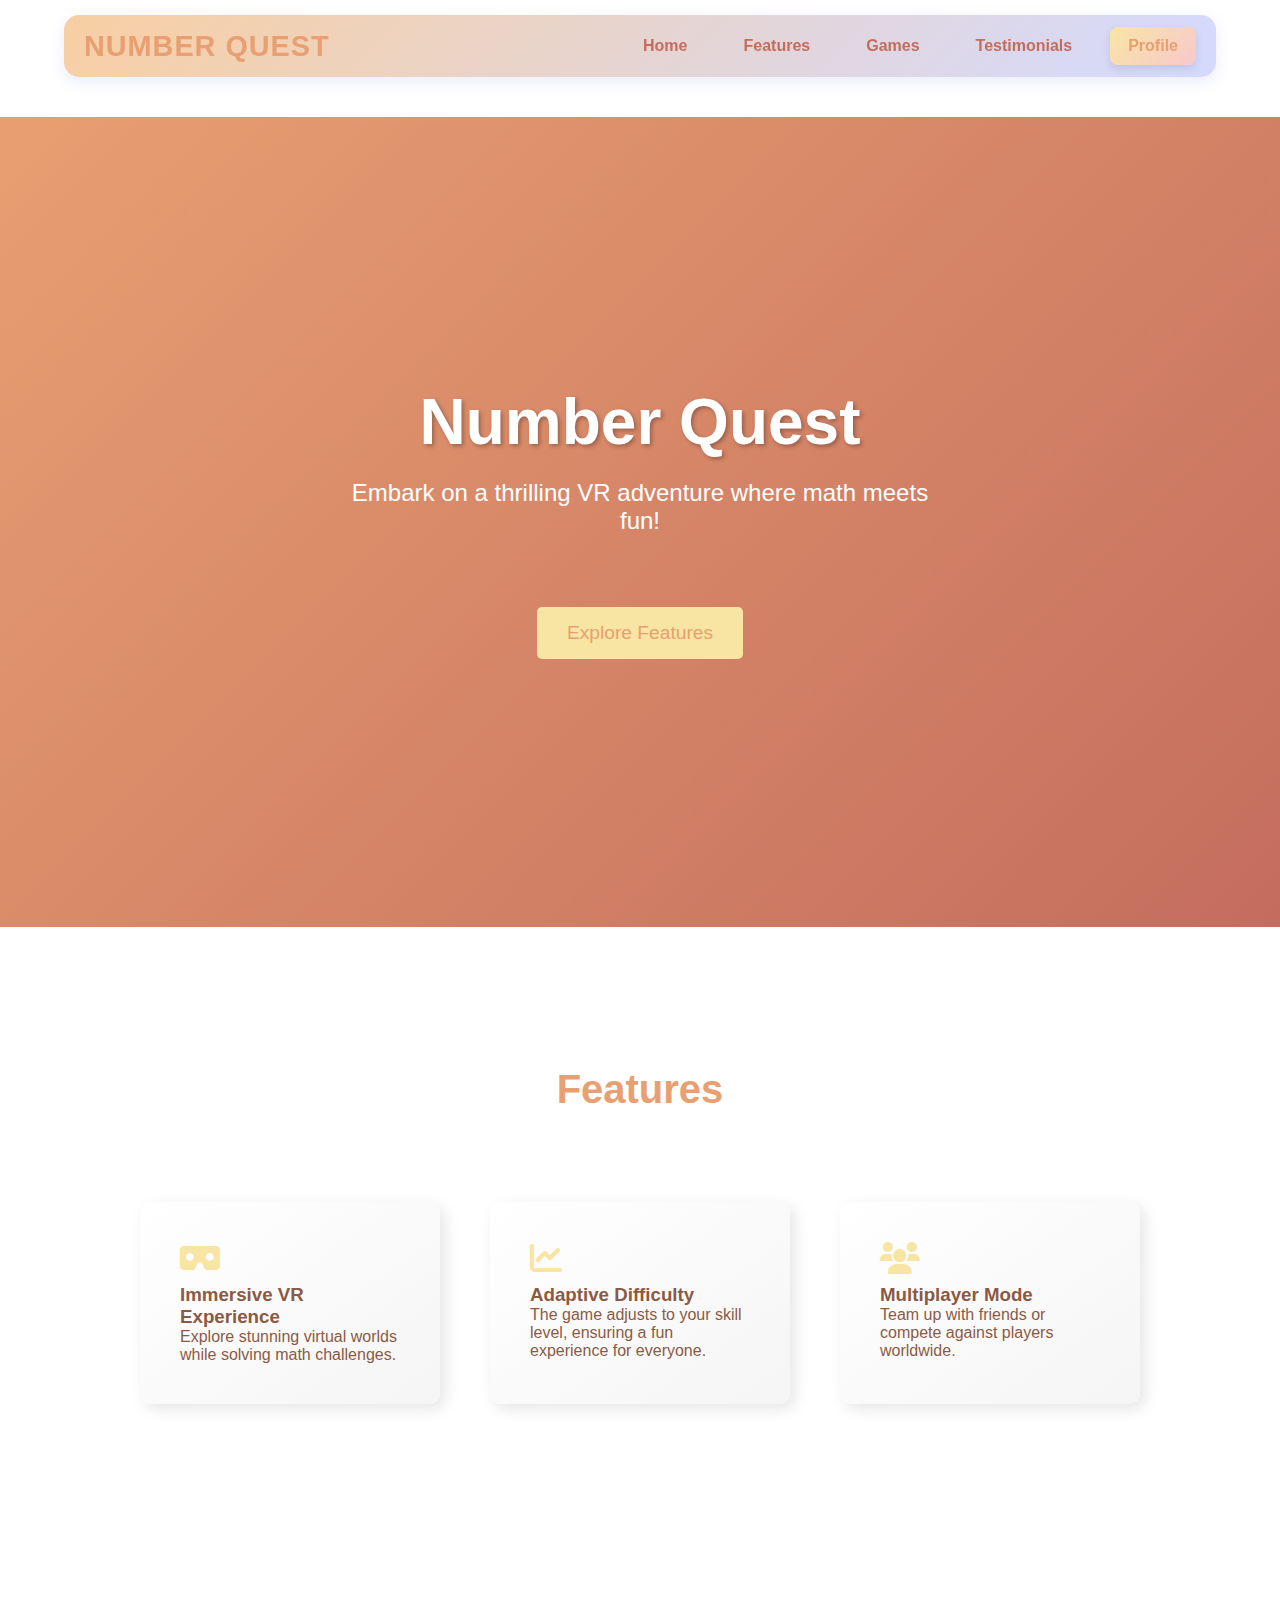
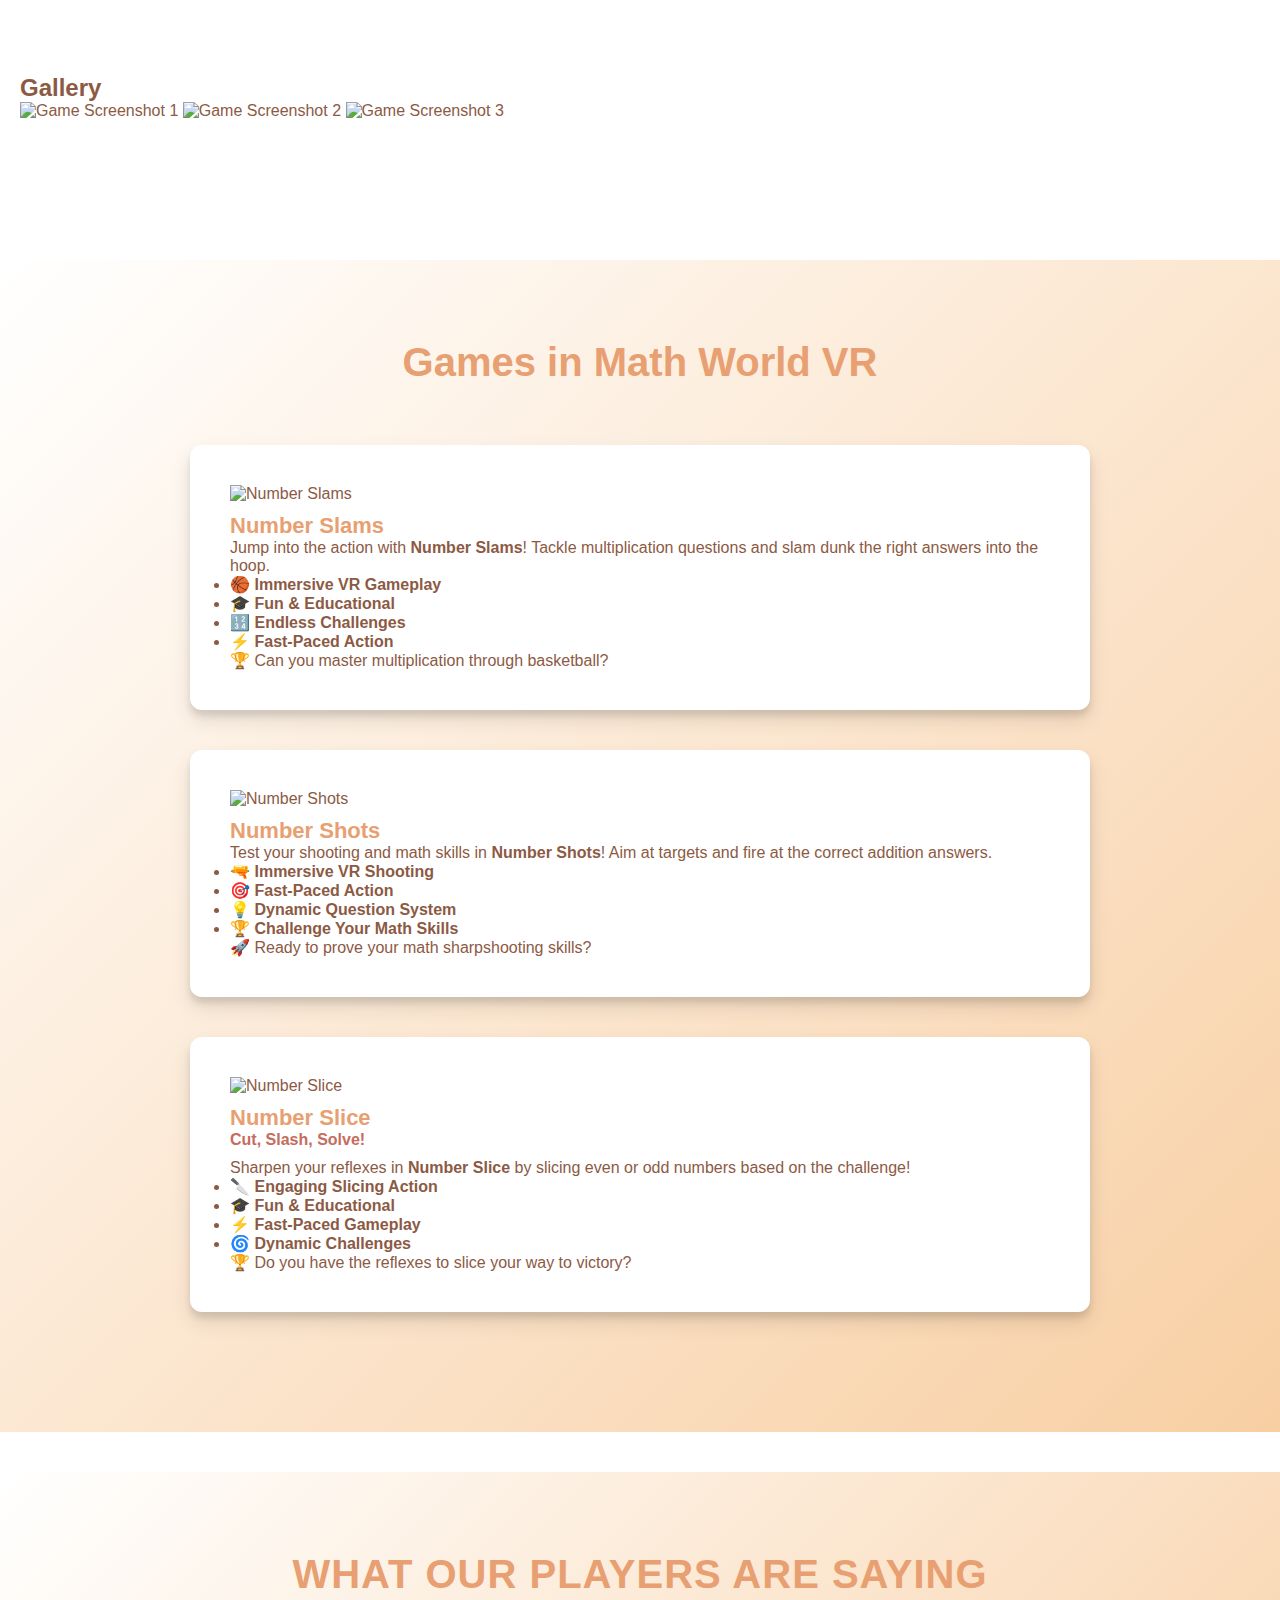
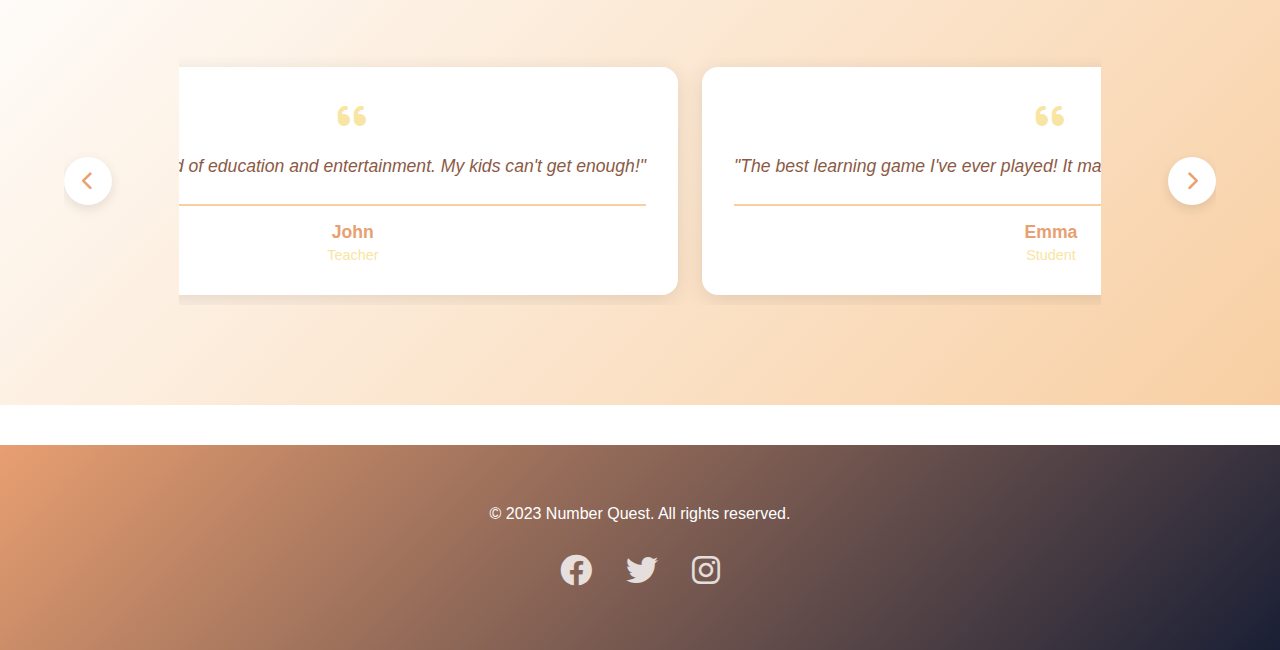
==== commit 105f0b4e: "commit" ====
--- a/index.html
+++ b/index.html
@@ -99,7 +99,22 @@
     <div class="game-card">
         <img src="path/to/game1.jpg" alt="Number Slams">
         <h3>Number Slams</h3>
-        <p class="tagline">Multiply, Aim, Score!</p>
+        <p>
+            Jump into the action with <strong>Number Slams</strong>! Tackle multiplication questions and slam dunk the right answers into the hoop.
+        </p>
+        <ul class="game-features">
+            <li>🏀 <strong>Immersive VR Gameplay</strong></li>
+            <li>🎓 <strong>Fun & Educational</strong></li>
+            <li>🔢 <strong>Endless Challenges</strong></li>
+            <li>⚡ <strong>Fast-Paced Action</strong></li>
+        </ul>
+        <p class="cta">🏆 Can you master multiplication through basketball?</p>
+    </div>
+
+    <!-- Number Shots Game -->
+    <div class="game-card">
+        <img src="path/to/game2.jpg" alt="Number Shots">
+        <h3>Number Shots</h3>
         <p>
             Test your shooting and math skills in <strong>Number Shots</strong>! Aim at targets and fire at the correct addition answers.
         </p>
@@ -110,23 +125,6 @@
             <li>🏆 <strong>Challenge Your Math Skills</strong></li>
         </ul>
         <p class="cta">🚀 Ready to prove your math sharpshooting skills?</p>
-    </div>
-
-    <!-- Number Shots Game -->
-    <div class="game-card">
-        <img src="path/to/game2.jpg" alt="Number Shots">
-        <h3>Number Shots</h3>
-        <p class="tagline">Aim, Solve, Fire!</p>
-        <p>
-            Jump into the action with <strong>Number Slams</strong>! Tackle multiplication questions and slam dunk the right answers into the hoop.
-        </p>
-        <ul class="game-features">
-            <li>🏀 <strong>Immersive VR Gameplay</strong></li>
-            <li>🎓 <strong>Fun & Educational</strong></li>
-            <li>🔢 <strong>Endless Challenges</strong></li>
-            <li>⚡ <strong>Fast-Paced Action</strong></li>
-        </ul>
-        <p class="cta">🏆 Can you master multiplication through basketball?</p>
     </div>
 
     <!-- Number Slice Game -->
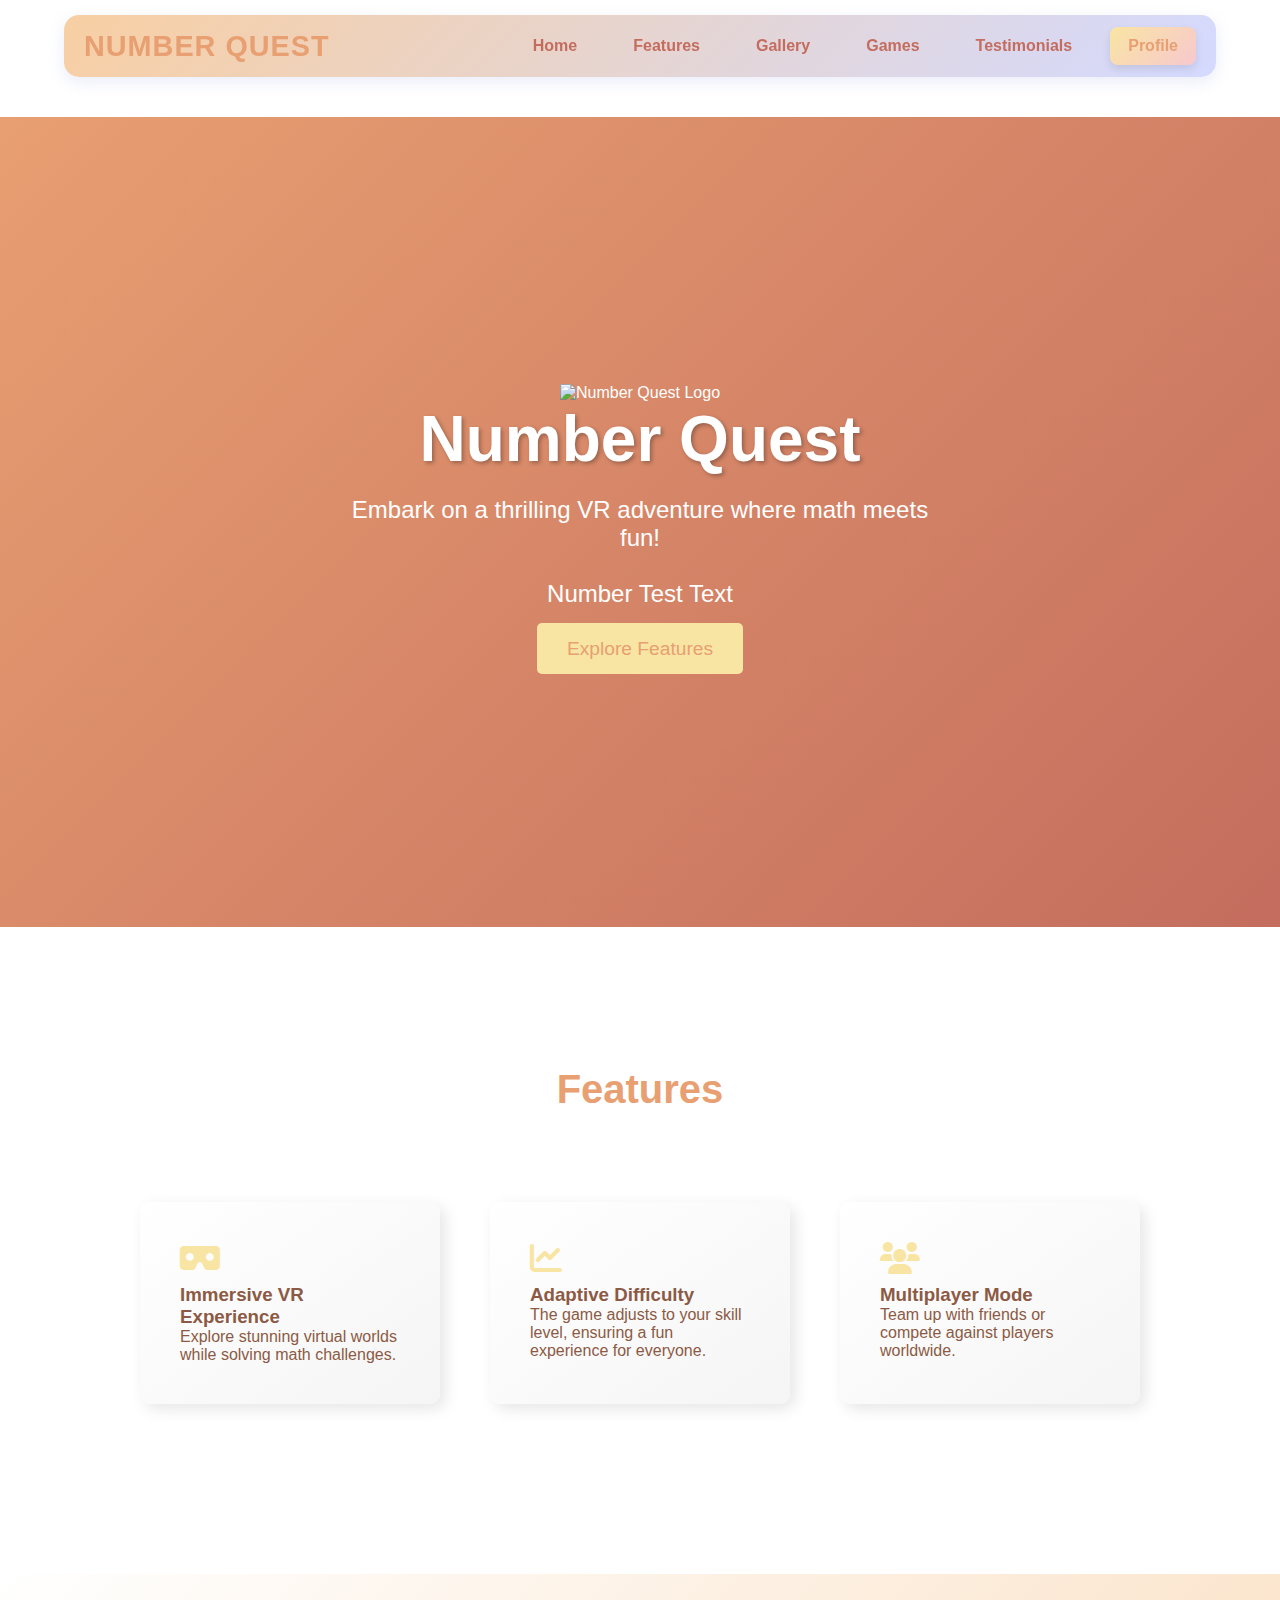
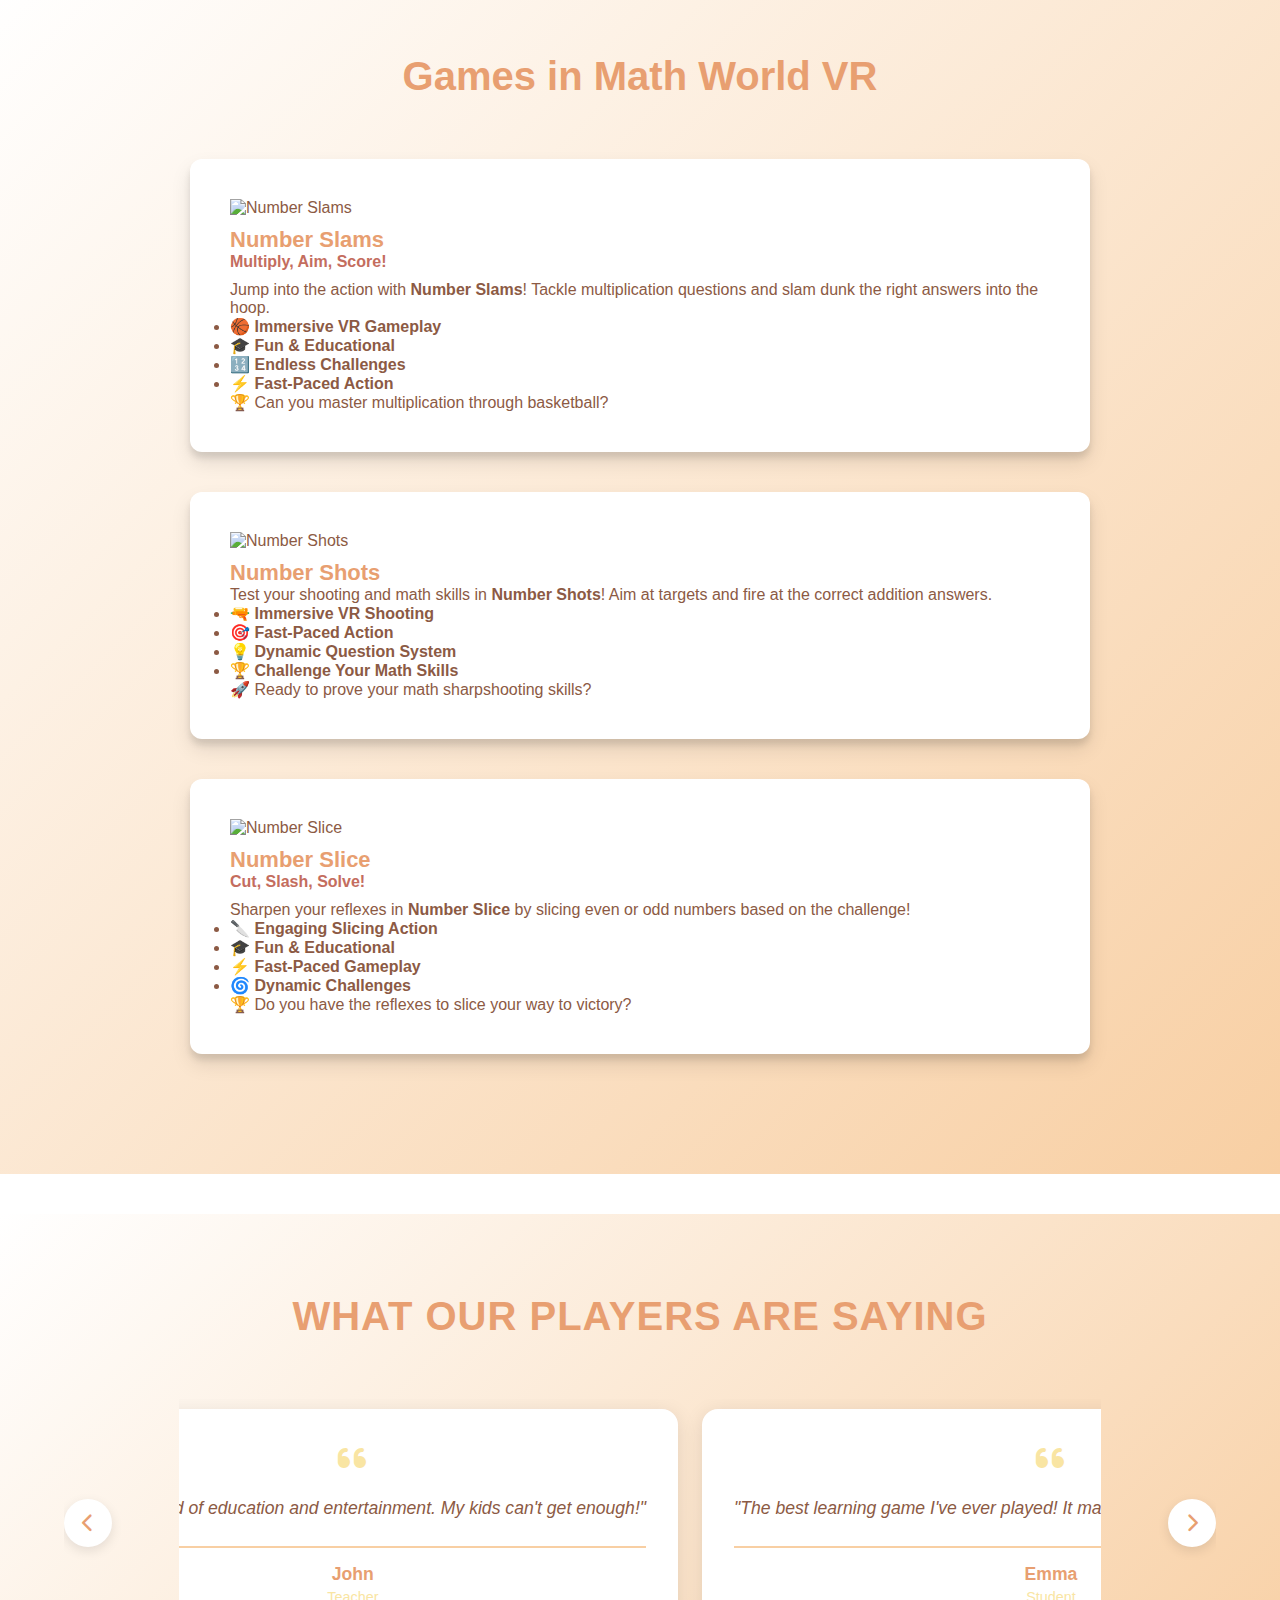
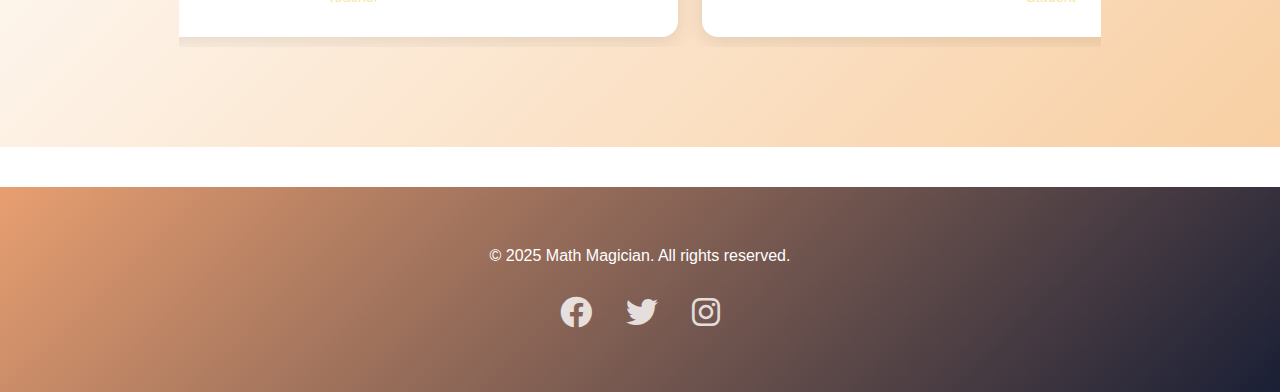
==== commit 905962e1: "commit" ====
--- a/index.html
+++ b/index.html
@@ -4,54 +4,64 @@
     <meta charset="UTF-8">
     <meta name="viewport" content="width=device-width, initial-scale=1.0">
     <meta name="description" content="Number Quest - A thrilling VR math game for players of all ages!">
+    <meta property="og:image" content="https://raw.githubusercontent.com/Yur1ne/IPWebsite/refs/heads/master/assets/logo.jpeg">
+
+    <link rel="icon" href="assets\logo.jpeg" type="image/x-icon">
     <title>Number Quest - Math VR Game</title>
     <link rel="stylesheet" href="https://unpkg.com/aos@next/dist/aos.css"/>
     <link rel="stylesheet" href="https://cdnjs.cloudflare.com/ajax/libs/font-awesome/6.0.0/css/all.min.css">
     <link rel="stylesheet" href="styles.css"> <!-- Link to external CSS file -->
+
+    <link rel="preconnect" href="https://fonts.googleapis.com">
+    <link rel="preconnect" href="https://fonts.gstatic.com" crossorigin>
+    <link href="https://fonts.googleapis.com/css2?family=Lexend:wght@100..900&family=Outfit:wght@100..900&display=swap" rel="stylesheet">
 </head>
+
 <body>
+
+    <div id="bubble-container"></div>
+    <div id="darkModeToggle" class="toggle-container">
+        <div id="toggle" class="toggle"></div>
+    </div>
+
+    <!-- Hamburger Menu -->
+    <div id="hamburgerMenu" class="hamburger">
+        <span class="bar"></span>
+        <span class="bar"></span>
+        <span class="bar"></span>
+    </div>
+    
     <!-- Navigation Bar -->
     <nav class="navbar">
         <div class="logo">Number Quest</div>
-        
-        <!-- Hamburger Menu -->
-        <div class="hamburger">
-            <span class="bar"></span>
-            <span class="bar"></span>
-            <span class="bar"></span>
-        </div>
 
         <!-- Navigation Links -->
         <div class="nav-links">
             <ul>
                 <li><a href="#hero">Home</a></li>
                 <li><a href="#features">Features</a></li>
+                <li><a href="#gallery">Gallery</a></li>
                 <li><a href="#games">Games</a></li>
                 <li><a href="#testimonials">Testimonials</a></li>
                 <li><a href="profile.html" class="profile-button">Profile</a></li>
             </ul>
         </div>
     </nav>
+    
     <!-- Hero Section -->
-    <section id="hero">
-        <h1>Number Quest</h1>
-        <p>Embark on a thrilling VR adventure where math meets fun!</p>
-        <h3><span class="multiple-text"></span></h3>
-        <a href="#features" class="cta-button">Explore Features</a>
+    <section id="hero" class="hero-section">
+        <div class="parallax-background"></div>
+        <div class="hero-content-wrapper"> <div class="hero-logo parallax-element"> <img src="assets/logo-transparent.png" alt="Number Quest Logo">
+            </div>
+            <div class="hero-text parallax-element"> <h1>Number Quest</h1>
+                <p>Embark on a thrilling VR adventure where math meets fun!
+                    <br><br>Number <span id="dynamic-word-hero">Test Text</span>
+                </p>
+                <a href="#features" class="cta-button">Explore Features</a>
+            </div>
+        </div>
     </section>
-
-    <script src="https://cdn.jsdelivr.net/npm/typed.js@2.0.12"></script>
-<script>
-    document.addEventListener("DOMContentLoaded", function() {
-        const typed = new Typed('.multiple-text', {
-            strings: ['Number Slams', 'Number Shots', 'Number Slice'],
-            typeSpeed: 60,
-            backSpeed: 60,
-            backDelay: 1000,
-            loop: true,
-        });
-    });
-</script>
+    
 
 
     <!-- Loading Animation -->
@@ -81,24 +91,15 @@
         </ul>
     </section>
 
-    <!-- Gallery Section -->
-    <section id="gallery">
-        <h2>Gallery</h2>
-        <div class="gallery-grid">
-            <img src="path/to/image1.jpg" alt="Game Screenshot 1">
-            <img src="path/to/image2.jpg" alt="Game Screenshot 2">
-            <img src="path/to/image3.jpg" alt="Game Screenshot 3">
-        </div>
-    </section>
-
 <!-- Games Section -->
 <section id="games">
     <h2>Games in Math World VR</h2>
     
     <!-- Number Slams Game -->
     <div class="game-card">
-        <img src="path/to/game1.jpg" alt="Number Slams">
+        <img src="assets/game2.jpeg" alt="Number Slams">
         <h3>Number Slams</h3>
+        <p class="tagline">Multiply, Aim, Score!</p>
         <p>
             Jump into the action with <strong>Number Slams</strong>! Tackle multiplication questions and slam dunk the right answers into the hoop.
         </p>
@@ -113,7 +114,7 @@
 
     <!-- Number Shots Game -->
     <div class="game-card">
-        <img src="path/to/game2.jpg" alt="Number Shots">
+        <img src="assets/game1.jpeg" alt="Number Shots">
         <h3>Number Shots</h3>
         <p>
             Test your shooting and math skills in <strong>Number Shots</strong>! Aim at targets and fire at the correct addition answers.
@@ -129,7 +130,7 @@
 
     <!-- Number Slice Game -->
     <div class="game-card">
-        <img src="path/to/game3.jpg" alt="Number Slice">
+        <img src="assets/game3.jpg" alt="Number Slice">
         <h3>Number Slice</h3>
         <p class="tagline">Cut, Slash, Solve!</p>
         <p>
@@ -218,10 +219,10 @@
     </div>
 </section>
 
- 
+
     <!-- Footer -->
     <footer>
-        <p>&copy; 2023 Number Quest. All rights reserved.</p>
+        <p>&copy; 2025 Math Magician. All rights reserved.</p>
         <div class="social-links">
             <a href="https://facebook.com" target="_blank"><i class="fab fa-facebook"></i></a>
             <a href="https://twitter.com" target="_blank"><i class="fab fa-twitter"></i></a>
@@ -290,6 +291,6 @@
     </script>
 
     <script src="https://unpkg.com/typed.js@2.1.0/dist/typed.umd.js"></script>
-    <script src="index.js"></script>
+    <script src="test.js"></script>
 </body>
 </html>